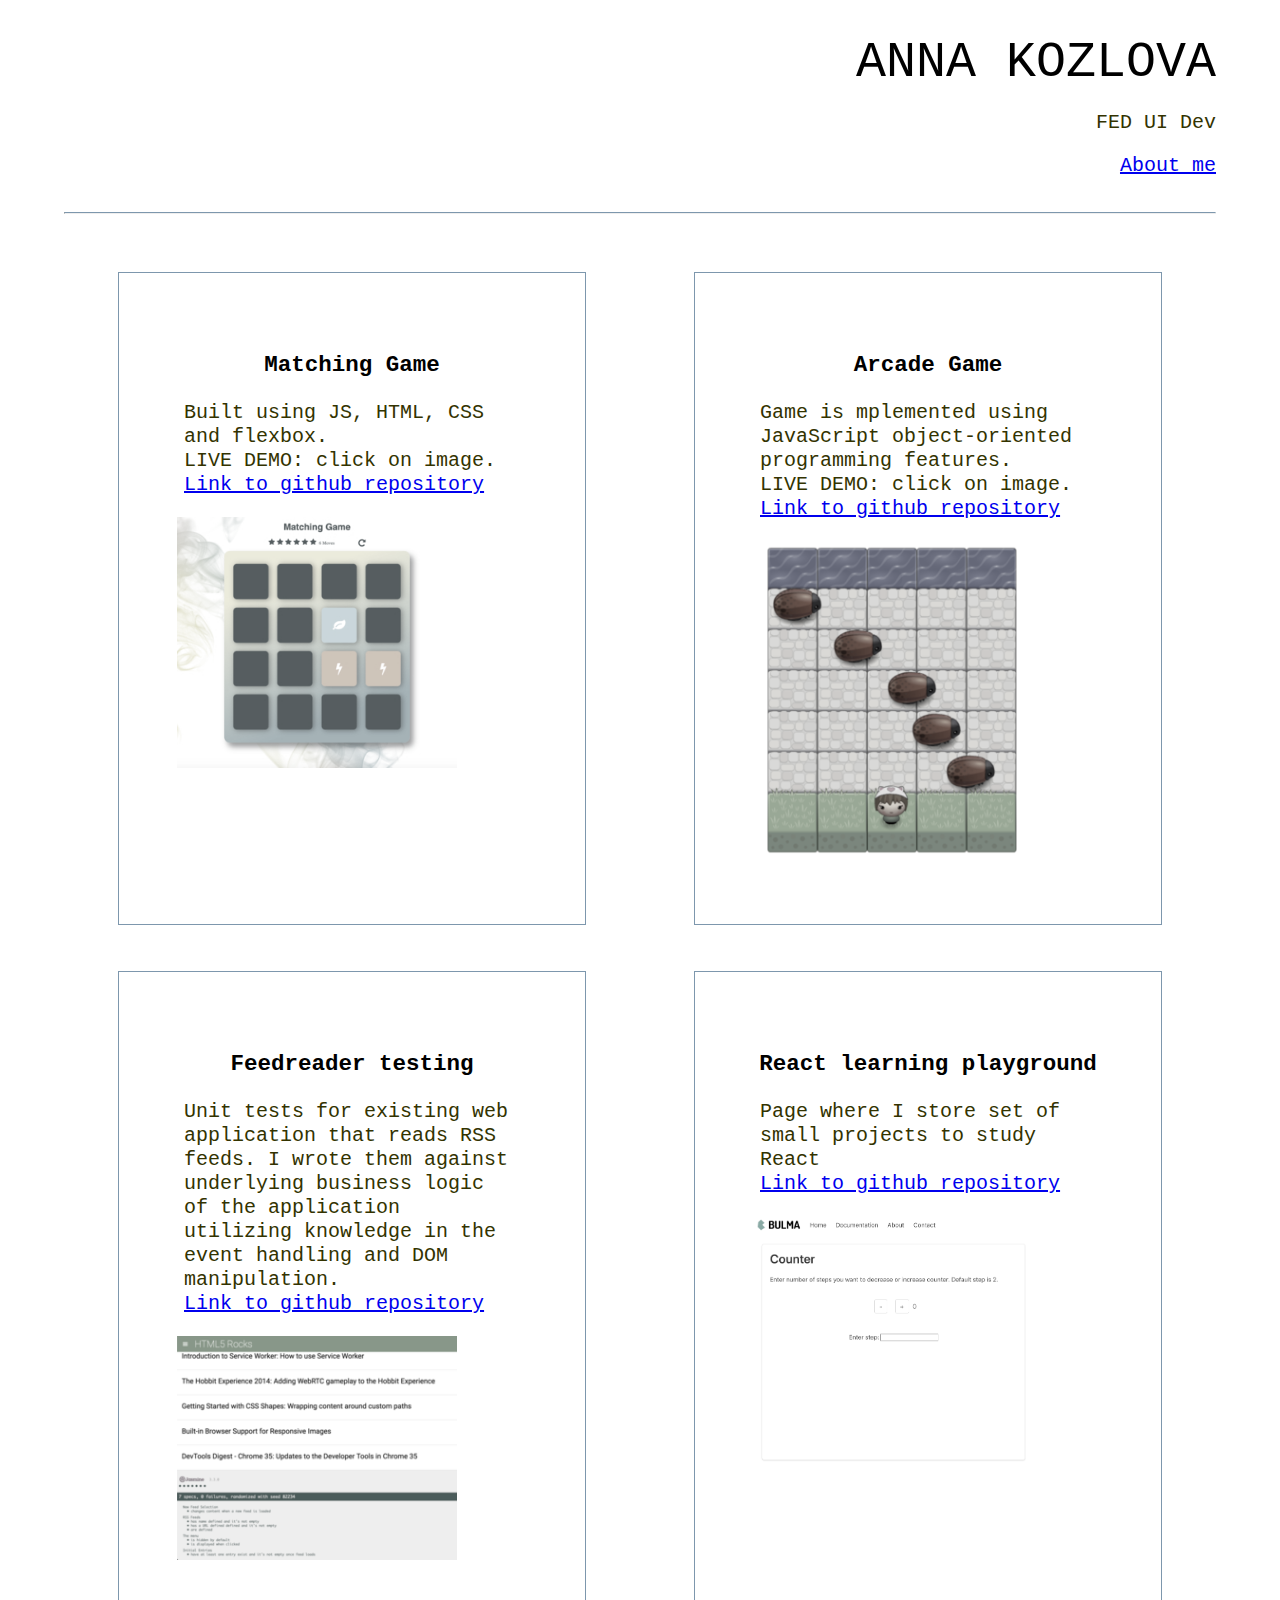
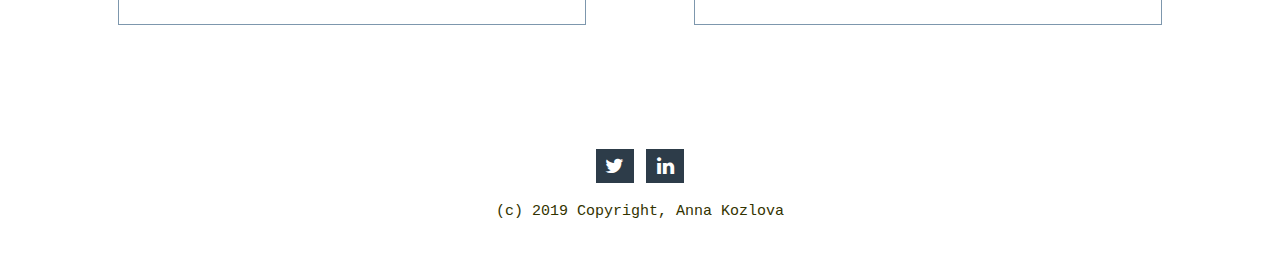
==== index.html @ d9b9c9cb "add react new project related to react study" ====
<!DOCTYPE html>
<html lang="en">
  <head>
    <meta charset="utf-8">
    <meta name="viewport" content="width=device-width, initial-scale=1">
    <title>FED Anna Kozlova</title>
    <link rel="stylesheet" href="css/normalize.css">
    <link rel="stylesheet" href="css/main.css">
    <link rel="stylesheet" href="css/320px.css">
    <link rel="stylesheet" href="css/700px.css">
    <link rel="stylesheet" href="css/966px.css">
    <meta name="viewport" content="width=device-width, initial-scale=1">
    <link rel="stylesheet"
      href="https://cdnjs.cloudflare.com/ajax/libs/font-awesome/4.7.0/css/font-awesome.min.css">
  </head>
  <body>
    <main class="container">
      <header>
        <section class="logo-and-title-wrapper">
          <section class="website-title">
            <h1>ANNA KOZLOVA</h1>
            <p>FED UI Dev</p>
            <a class="nav-link" href="about.html">About me</a>
          </section>
        </section>
        <div class="clear"></div>
        <hr>
      </header>
      <section id="projects" class="projects">
        <section class="project-item">
          <section class="project-info-container">
            <h3>Matching Game</h3>
            <p class="project-description-par">
              Built using JS, HTML, CSS and flexbox.
              <br>
              LIVE DEMO: click on image.
              <br>
              <a href="https://github.com/akaomy/matching-game">Link to github repository</a>
            </p>
          </section>
          <section class="project-img-container">
            <a class="project-img-wrap-link" href="https://akaomy.github.io/matching-game/" target="_blank">
              <img src="img/matching-game.jpg" class="project-img" alt="matching game image">
            </a>
          </section>
        </section>
        <section class="project-item">
          <section class="project-info-container">
            <h3>Arcade Game</h3>
            <p class="project-description-par">
               Game is mplemented using JavaScript object-oriented programming features.
               <br>
               LIVE DEMO: click on image.
              <br>
              <a href="https://github.com/akaomy/arcade-game">Link to github repository</a>
            </p>
          </section>
          <section class="project-img-container">
            <a class="project-img-wrap-link" href="https://akaomy.github.io/arcade-game/" target="_blank">
              <img src="img/arcade-game.png" class="project-img" alt="arcade game image">
            </a>
          </section>
        </section>
        <section class="project-item">
          <section class="project-info-container">
            <h3>Feedreader testing</h3>
            <p class="project-description-par">
              Unit tests for existing web application that reads RSS feeds. I wrote them against underlying business logic of the application utilizing knowledge in the event handling and DOM manipulation.
              <br>
              <a href="https://github.com/akaomy/feedreader_testing">Link to github repository</a>
            </p>
          </section>
          <section class="project-img-container">
            <img src="img/js-testing.png" class="project-img" alt="feedreader testing">
          </section>
        </section>
        <section class="project-item">
          <section class="project-info-container">
            <h3>React learning playground</h3>
            <p class="project-description-par">
              Page where I store set of small projects to study React
              <br>
              <a href="https://github.com/akaomy/react-bulma-project">Link to github repository</a>
            </p>
          </section>
          <section class="project-img-container">
            <img src="img/react-study.png" class="project-img" alt="matching game image">
          </section>
        </section>
      </section>
      <footer class="contact-legal-data">
        <section id="social-media">
          <a href="https://twitter.com/poryadok_est" class="fa fa-twitter"
          target="_blank"></a>
          <a href="https://www.linkedin.com/in/annakozlovaweb/" class="fa
          fa-linkedin" target="_blank"></a>
        </section>
        <section class="legal">
          <p> (c) 2019 Copyright, Anna Kozlova</p>
        </section>
      </footer>
    </main>
  </body>
</html>
---- css/main.css ----
body {
  font-size: 20px;
  font-family: monospace;
}

hr {
  border-top: 1px solid #7d97ad;
  margin-bottom: 5%;
}

h1 {
  font-size: 2.5em;
  font-weight: 500; /*40*/
  margin-bottom: 0;
}

h2 {
  padding-top: 5%; /*20*/
  text-transform: uppercase;
  font-size: 1.25em;
  font-weight: 200;
}

h3 {
  font-size: 1.125em; /*18*/
}

p {
  color: #333300;
  font-size: 1em; /*16*/
}

img {
  max-width: 280px;
}

.featured-title {
  text-decoration: none;
  color: white;
  background-color: #02b3e4;
  padding: 2% 5%;
}

.container {
  margin: 0 5%;
}

.clear {
  clear: both;
}
.hero-image {
  width: 100%;
  display: block;
}

.nav-link {
  display: block;
}

/* Project images styling */
.project-img {
  filter: grayscale(85%);
}

.project-img:hover {
  filter: grayscale(0%);
}

.project-description-par {
  padding: 0px 2% 0px 2%;
  text-align: left;
  width: 95%;
  line-height: 1.2em;
}

.project-item:hover {
  transform: scale(1.01);
}

/* Social media and legal info */
.fa {
  padding: 7px;
  text-decoration: none;
  margin: 20px 0px 5px 0px;
}

.fa:hover {
    opacity: 0.7;
}

.fa-instagram {
  background: #2d3c49;
  color: white;
}

.fa-twitter {
  background: #2d3c49;
  color: white;
}

.fa-linkedin {
  background: #2d3c49;
  color: white;
}

.contact-legal-data {
  padding-top: 5%;
  text-align: center;
}

#social-media a{
  display: inline-block;
  width: 1.2em;
}

.legal {
  font-size: 0.75em;
  margin-top: 1%;
  margin-bottom: 4%;
  text-align: center;
}

.author-photo {
  padding: 3%;
}

.about-text-wrapper {
padding: 1%;
}
---- css/320px.css ----
@media screen and (min-width: 320px) and (max-width: 699px) {
  body {
    font-size: 1.125em;
  }

  img {
    max-width: 100%;
  }

  .website-title {
    text-align: center;
    padding-bottom: 7%;
  }

  .featured-work-title {
    text-align: center;
    margin: 20% 0 35% 0;
  }

  .project-img {
    max-width: 100%;
  }

  .project-item, .featured-work-title {
    text-align: center;
  }

  .project-item {
    padding: 6%;
    border: 1px solid #7d97ad;
    margin-bottom: 15%;
  }

  .contact-legal-data {
    padding-top: 10%
}

  .legal {
    margin-top: 10%;
  }

  .nav-link {
    padding-top: 4%;
  }

  .about-wrapper {
    display: flex;
    flex-direction: column;
  }
}
---- css/700px.css ----
@media screen and (min-width: 700px) and (max-width: 960px) {
  .container {
    width: 700px;
    margin: 0 auto;
  }

  .website-title {
    text-align: right;
    width: 55%;
    display: inline-block;
    float: right;
  }

  .featured-work-title {
    text-align: center;
    margin: 18% 0 20% 0;
  }

  .projects {
    display: flex;
    flex-wrap: wrap;
    justify-content: space-around;
  }

  .project-item {
    display: flex;
    padding: 35px;
    border-top: 1px solid #7d97ad;
  }

  .main-header {
    padding: 5%;
  }

  .project-info-container {
    text-align: center;
    padding-right: 2%;
  }

  .nav-link {
    padding-bottom: 5%;
  }

  .about-wrapper {
    display: flex;
    flex-direction: row-reverse;
  }
  .author-photo {
    padding: 4% 0;
  }

  .about-text-wrapper {
  padding: 1% 3%;
  }

}
---- css/966px.css ----
@media screen and (min-width: 966px) {

  .website-title {
    text-align: right;
    width: 55%;
    display: inline-block;
    float: right;
  }

  h3 {
    text-align: center;
  }

  .featured-work-title {
    text-align: center;
    margin: 5% 0 20% 0;
  }

  .projects {
    display: flex;
    flex-direction: row;
    justify-content: space-around;
    flex-wrap: wrap;
  }

  .main-header {
    padding: 5%;
  }

  .project-item {
    width: 350px;
    padding: 5%;
    border: 1px solid #7d97ad;
    margin-bottom: 4%;
  }

  .project-img-container {
    max-width: 100%;
  }

  .project-info-container {
    width: 100%;
  }

  .nav-link {
    padding-bottom: 4%;
  }

  .about-wrapper {
    display: flex;
    flex-direction: row-reverse;
  }

}
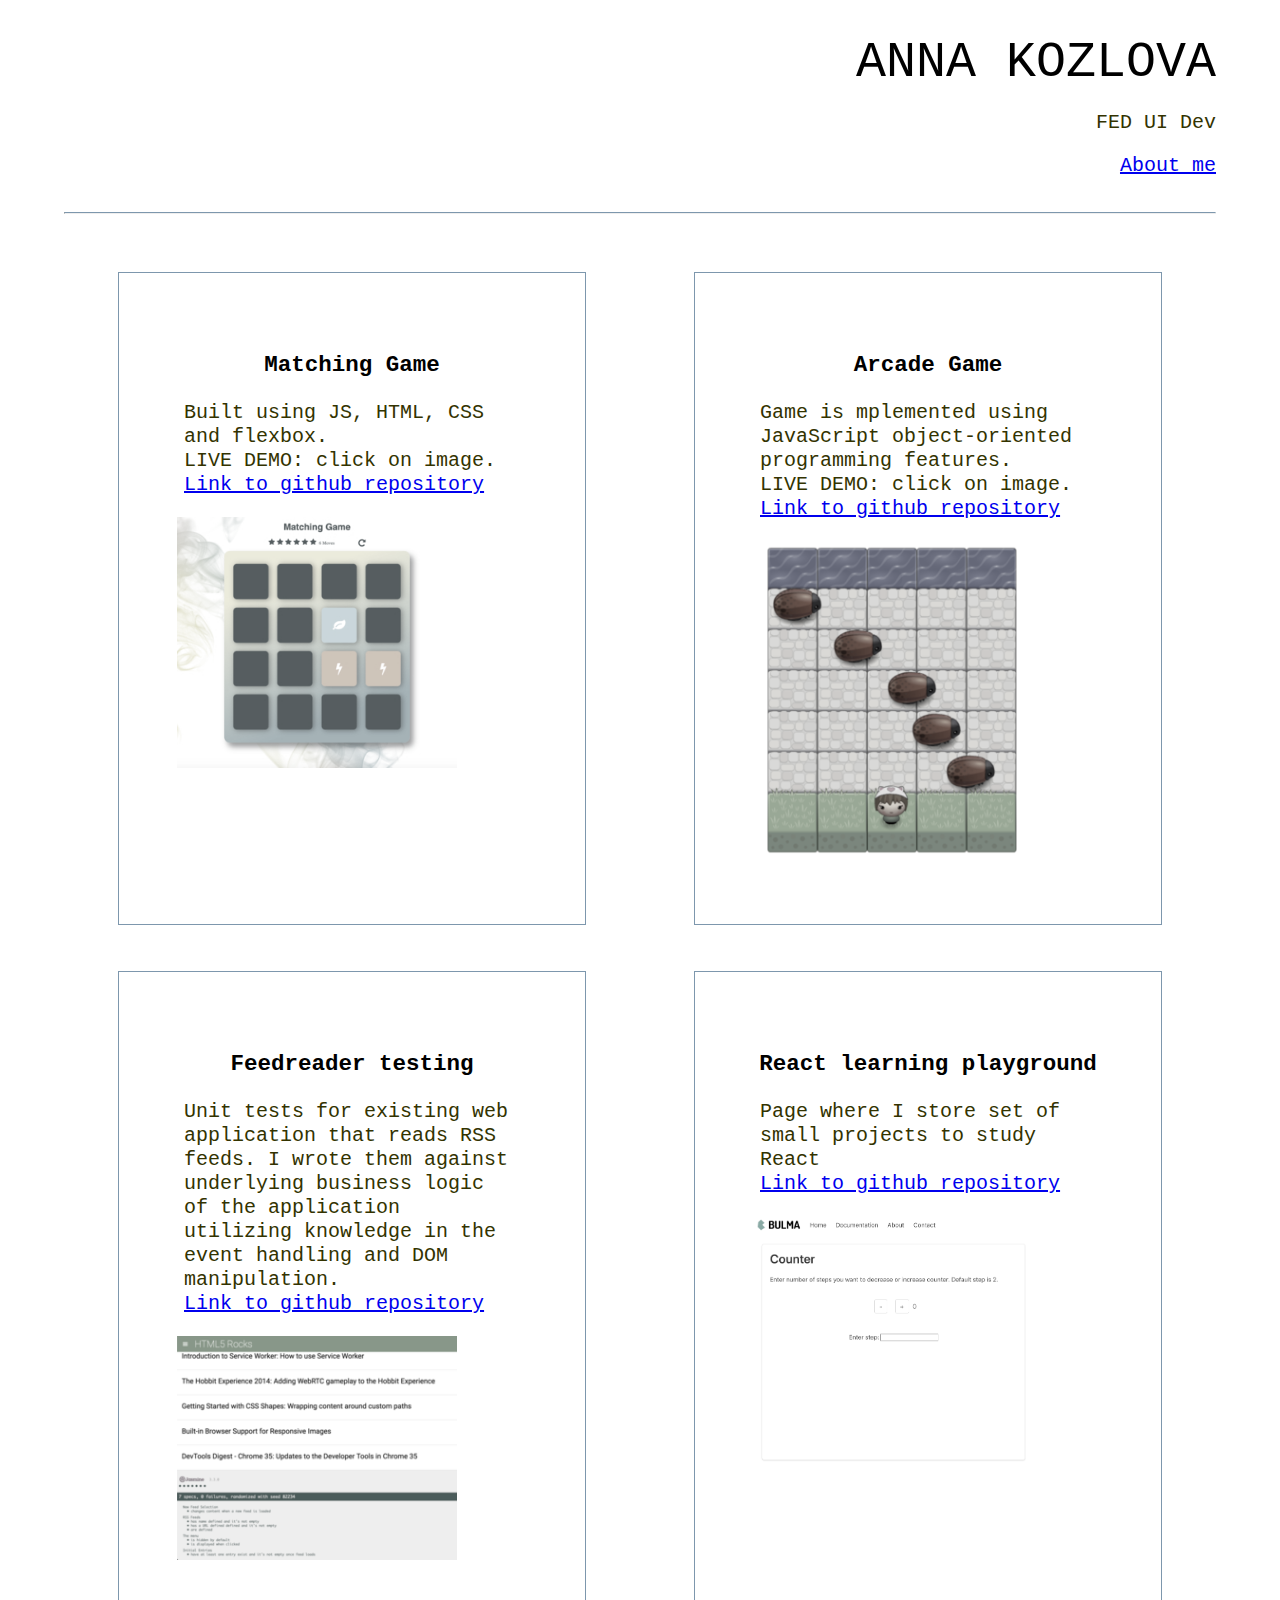
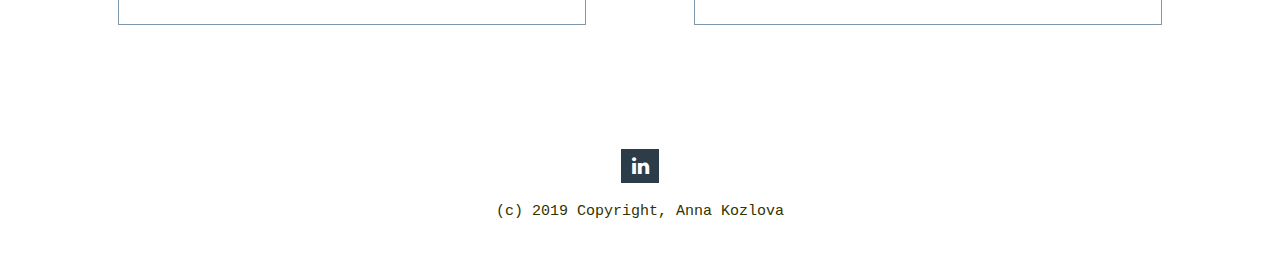
==== commit 9bfb43bb: "add link to live demo for react projects" ====
--- a/index.html
+++ b/index.html
@@ -84,14 +84,14 @@
             </p>
           </section>
           <section class="project-img-container">
-            <img src="img/react-study.png" class="project-img" alt="matching game image">
+            <a class="project-img-wrap-link" href="https://akaomy.github.io/react-bulma-project" target="_blank">
+              <img src="img/react-study.png" class="project-img" alt="matching game image">
+            </a>
           </section>
         </section>
       </section>
       <footer class="contact-legal-data">
         <section id="social-media">
-          <a href="https://twitter.com/poryadok_est" class="fa fa-twitter"
-          target="_blank"></a>
           <a href="https://www.linkedin.com/in/annakozlovaweb/" class="fa
           fa-linkedin" target="_blank"></a>
         </section>
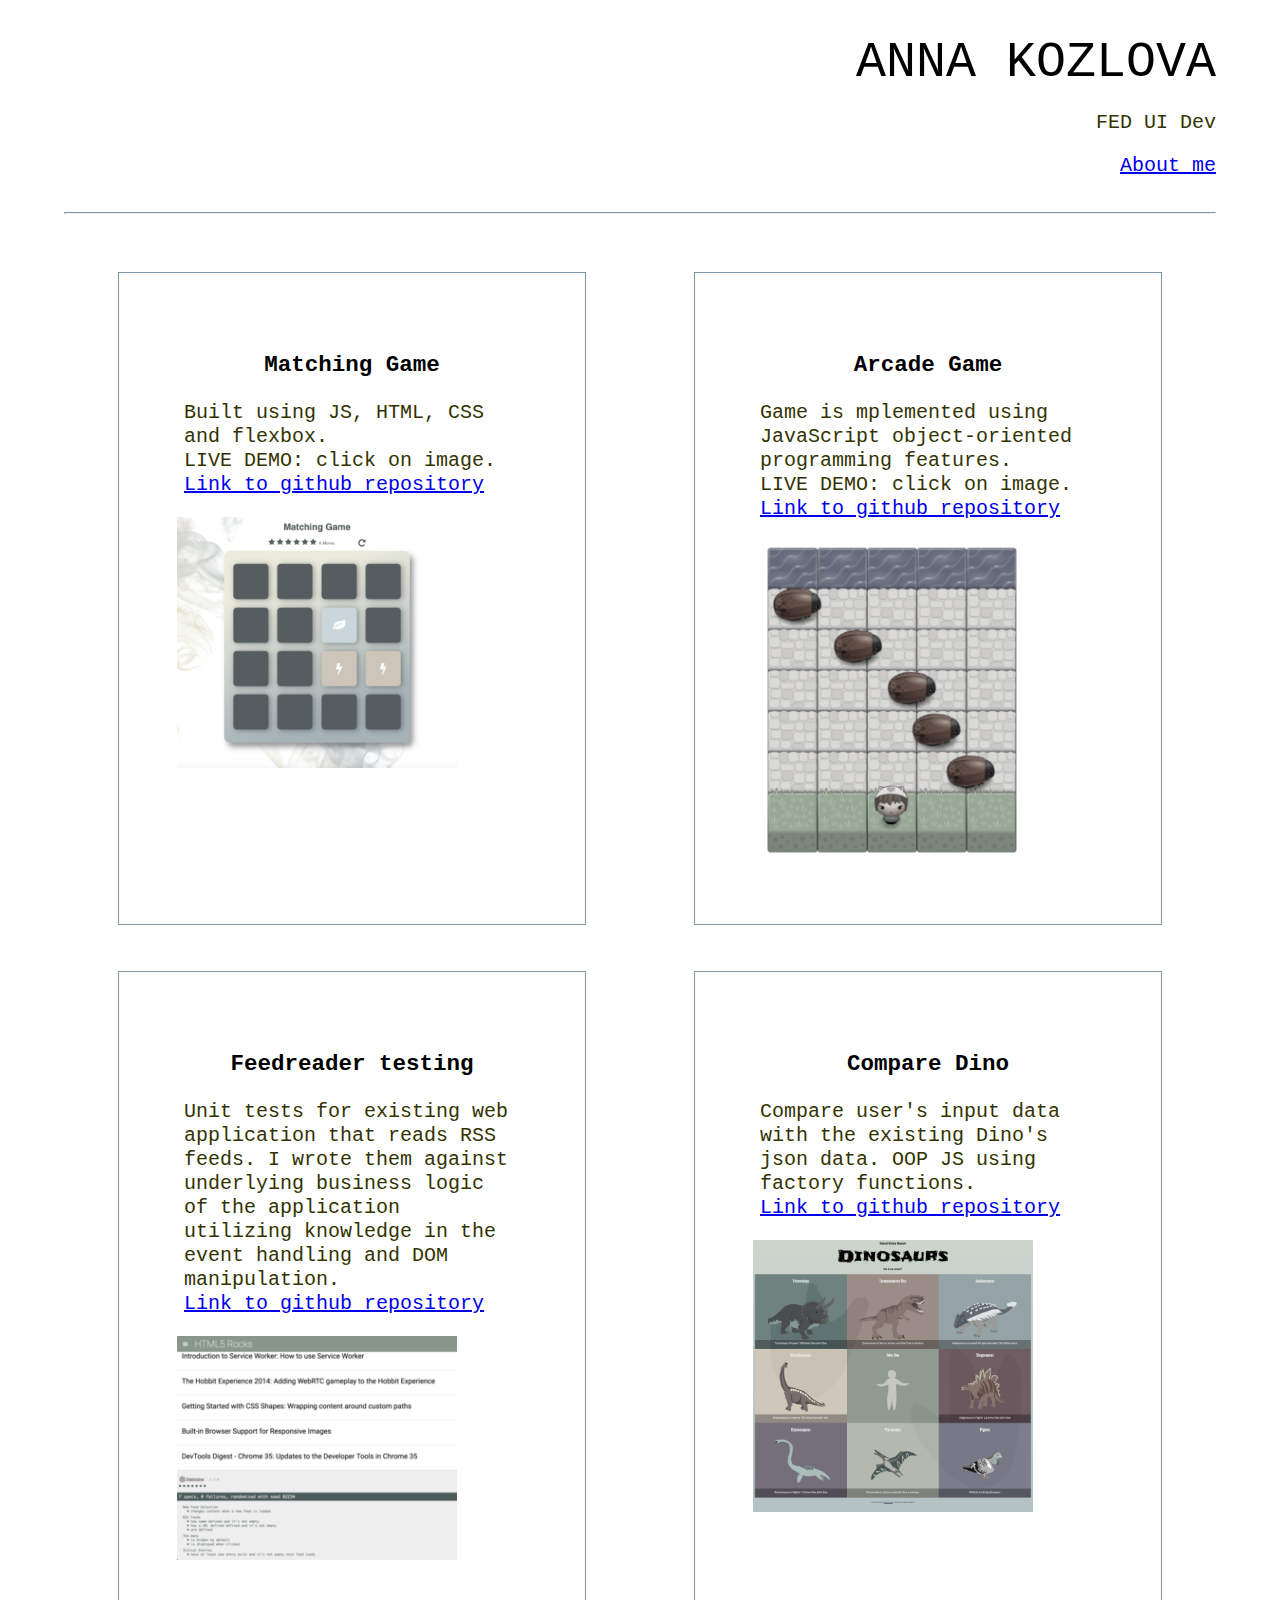
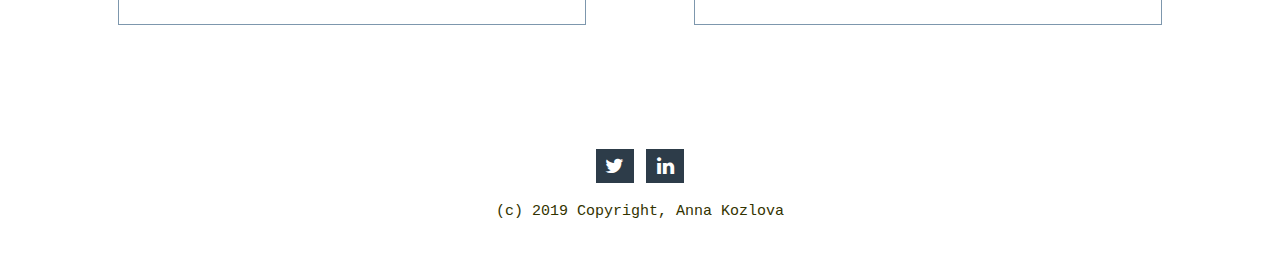
==== commit 84277f44: "add Compare Dino project" ====
--- a/index.html
+++ b/index.html
@@ -71,27 +71,27 @@
             </p>
           </section>
           <section class="project-img-container">
-            <img src="img/js-testing.png" class="project-img" alt="feedreader testing">
+            <img src="img/js-testing.png" class="project-img" alt="matching game image">
           </section>
         </section>
         <section class="project-item">
           <section class="project-info-container">
-            <h3>React learning playground</h3>
+            <h3>Compare Dino</h3>
             <p class="project-description-par">
-              Page where I store set of small projects to study React
+              Compare user's input data with the existing Dino's json data. OOP JS using factory functions.
               <br>
-              <a href="https://github.com/akaomy/react-bulma-project">Link to github repository</a>
+              <a href="https://github.com/akaomy/CompareDino">Link to github repository</a>
             </p>
           </section>
           <section class="project-img-container">
-            <a class="project-img-wrap-link" href="https://akaomy.github.io/react-bulma-project" target="_blank">
-              <img src="img/react-study.png" class="project-img" alt="matching game image">
-            </a>
+            <img src="img/compareDino.png" class="project-img" alt="compare dino page">
           </section>
         </section>
       </section>
       <footer class="contact-legal-data">
         <section id="social-media">
+          <a href="https://twitter.com/poryadok_est" class="fa fa-twitter"
+          target="_blank"></a>
           <a href="https://www.linkedin.com/in/annakozlovaweb/" class="fa
           fa-linkedin" target="_blank"></a>
         </section>
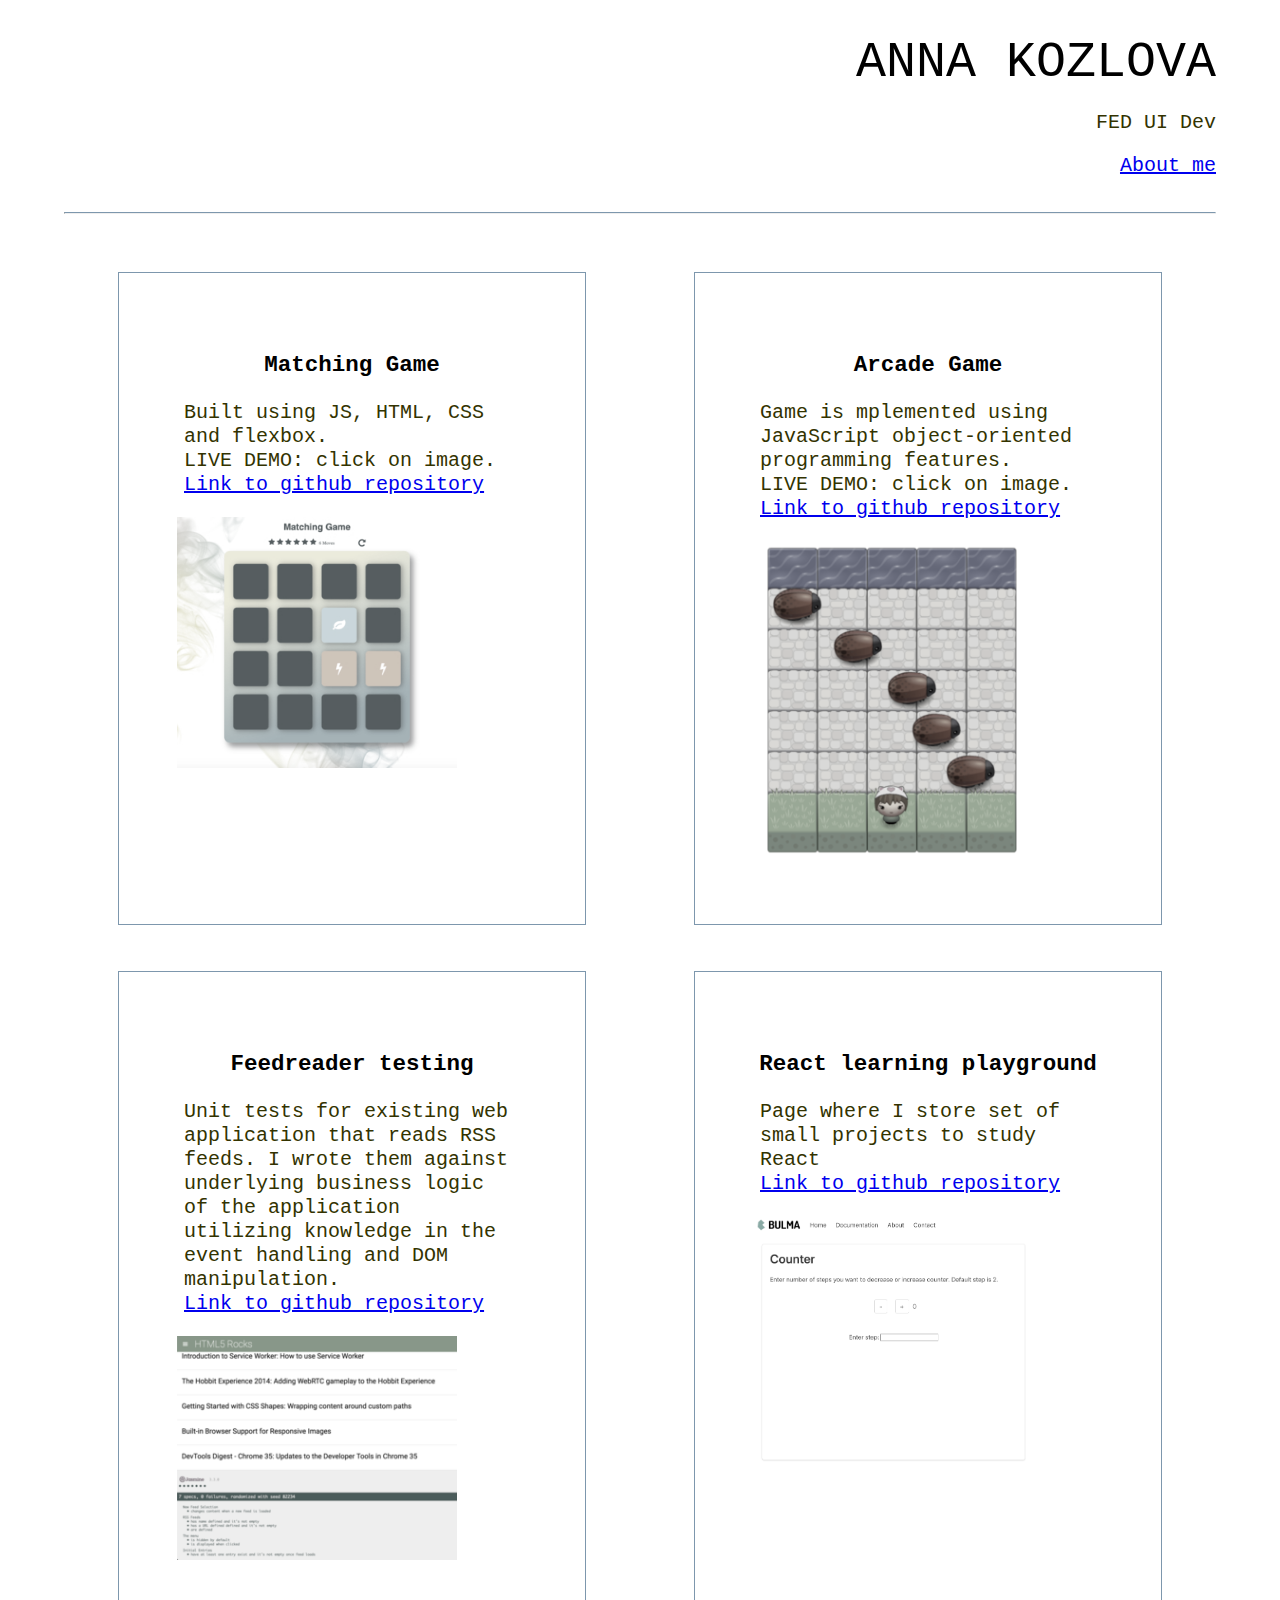
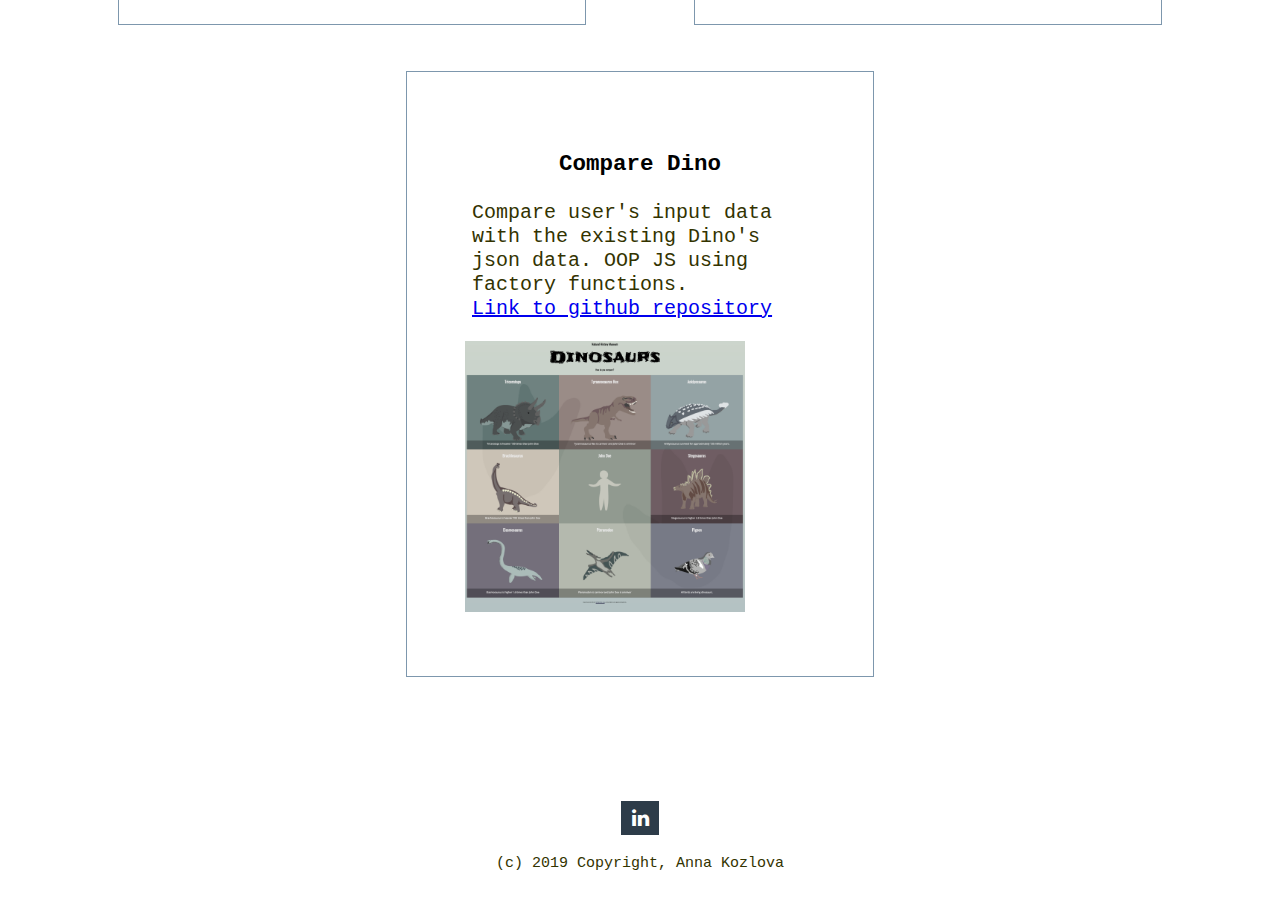
==== commit 15ecfece: "Merge branch 'master' of https://github.com/akaomy/akaomy.github.io." ====
--- a/index.html
+++ b/index.html
@@ -71,7 +71,22 @@
             </p>
           </section>
           <section class="project-img-container">
-            <img src="img/js-testing.png" class="project-img" alt="matching game image">
+            <img src="img/js-testing.png" class="project-img" alt="feedreader testing">
+          </section>
+        </section>
+        <section class="project-item">
+          <section class="project-info-container">
+            <h3>React learning playground</h3>
+            <p class="project-description-par">
+              Page where I store set of small projects to study React
+              <br>
+              <a href="https://github.com/akaomy/react-bulma-project">Link to github repository</a>
+            </p>
+          </section>
+          <section class="project-img-container">
+            <a class="project-img-wrap-link" href="https://akaomy.github.io/react-bulma-project" target="_blank">
+              <img src="img/react-study.png" class="project-img" alt="matching game image">
+            </a>
           </section>
         </section>
         <section class="project-item">
@@ -90,8 +105,6 @@
       </section>
       <footer class="contact-legal-data">
         <section id="social-media">
-          <a href="https://twitter.com/poryadok_est" class="fa fa-twitter"
-          target="_blank"></a>
           <a href="https://www.linkedin.com/in/annakozlovaweb/" class="fa
           fa-linkedin" target="_blank"></a>
         </section>
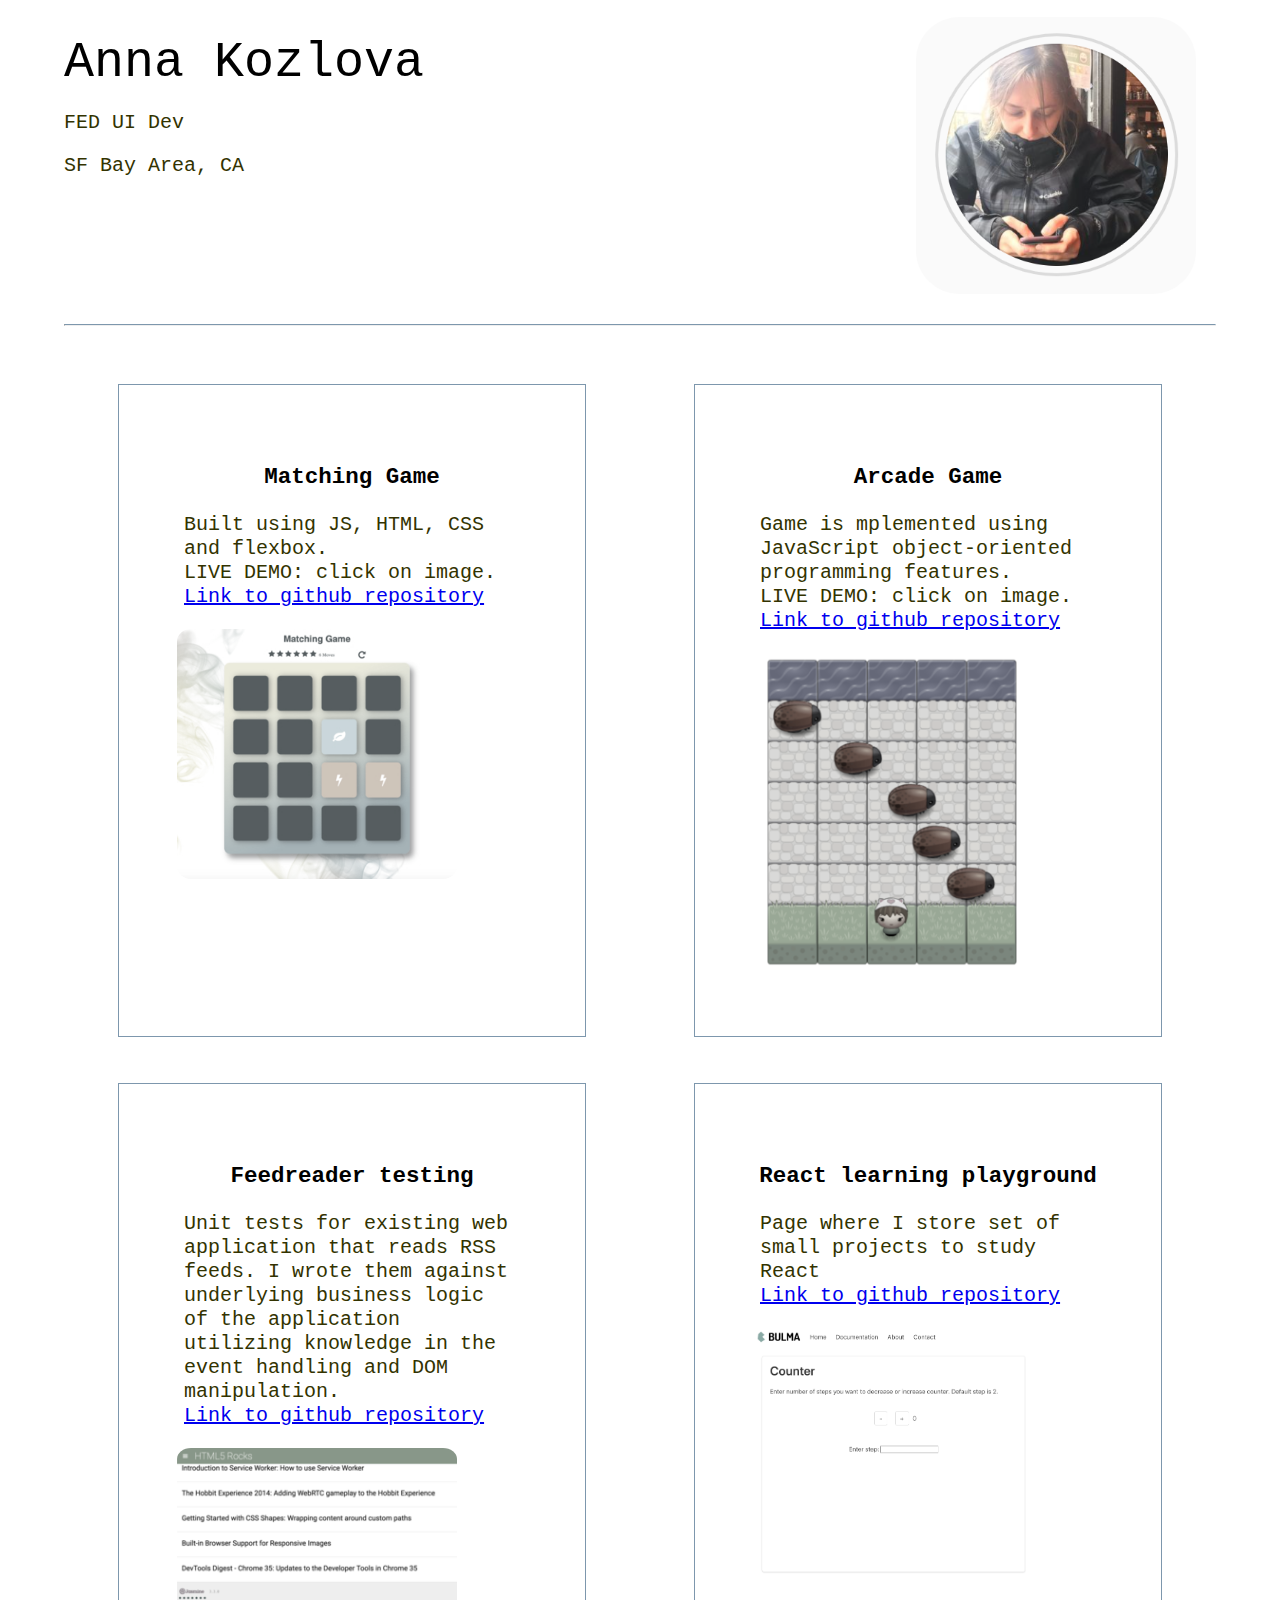
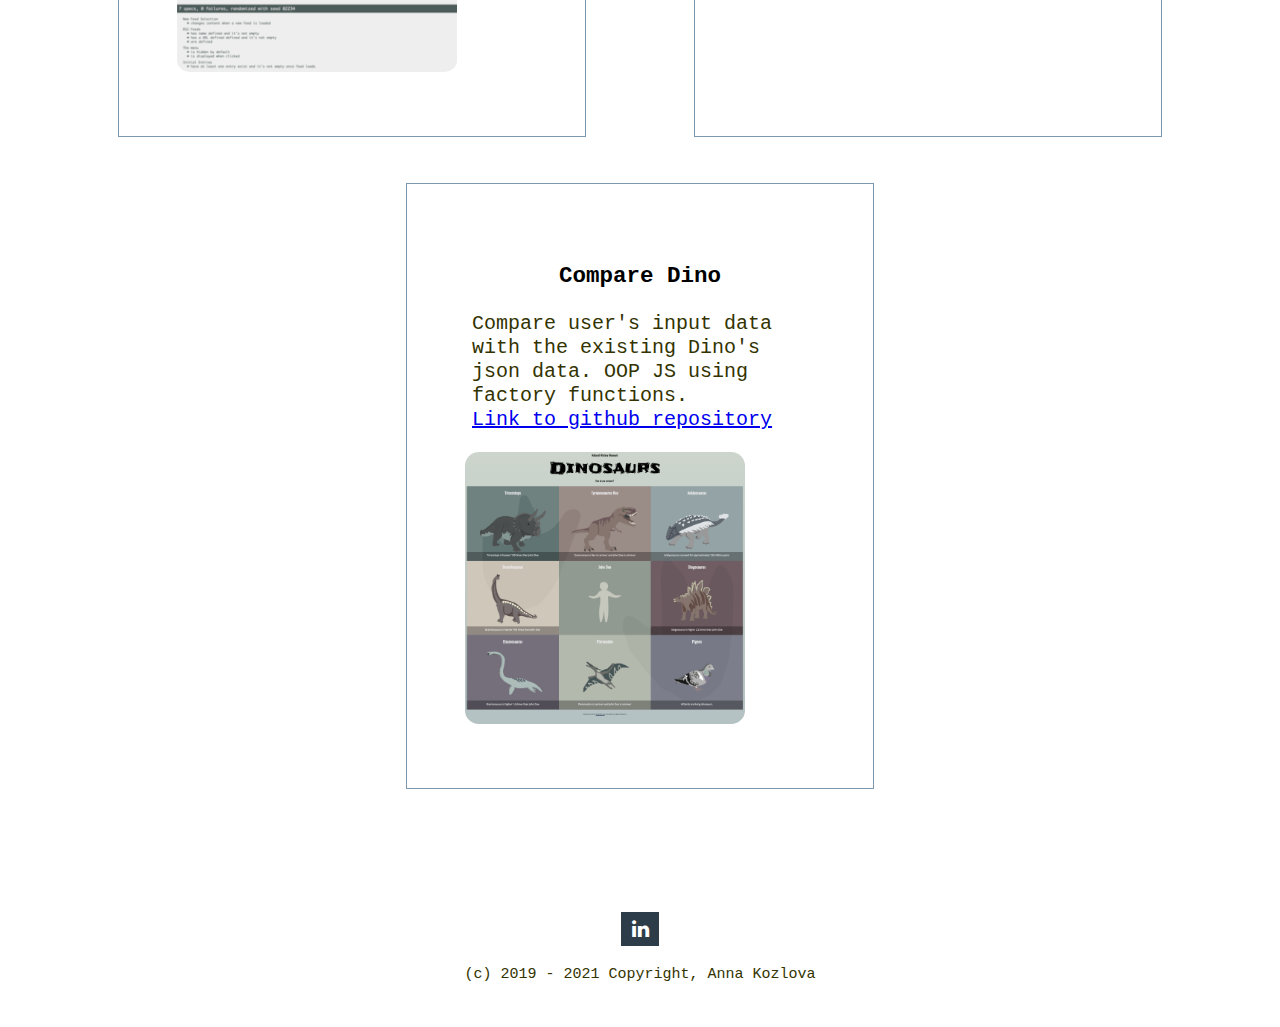
==== commit 7a6618ae: "update website pages" ====
--- a/index.html
+++ b/index.html
@@ -18,9 +18,10 @@
       <header>
         <section class="logo-and-title-wrapper">
           <section class="website-title">
-            <h1>ANNA KOZLOVA</h1>
+            <h1>Anna Kozlova</h1>
             <p>FED UI Dev</p>
-            <a class="nav-link" href="about.html">About me</a>
+            <p>SF Bay Area, CA</p>
+            <img class="website-title__photo-me"src="img/me.png" alt="photo of Anna" />
           </section>
         </section>
         <div class="clear"></div>
@@ -109,7 +110,7 @@
           fa-linkedin" target="_blank"></a>
         </section>
         <section class="legal">
-          <p> (c) 2019 Copyright, Anna Kozlova</p>
+          <p> (c) 2019 - 2021 Copyright, Anna Kozlova</p>
         </section>
       </footer>
     </main>
--- a/css/main.css
+++ b/css/main.css
@@ -32,6 +32,14 @@
 
 img {
   max-width: 280px;
+  border-radius: 50%;
+}
+
+.website-title__photo-me {
+  border-radius: 20%;
+  padding: 20px;
+  float: right;
+  margin-top: -200px;
 }
 
 .featured-title {
@@ -60,6 +68,7 @@
 /* Project images styling */
 .project-img {
   filter: grayscale(85%);
+  border-radius: 5%;
 }
 
 .project-img:hover {
--- a/css/700px.css
+++ b/css/700px.css
@@ -2,13 +2,6 @@
   .container {
     width: 700px;
     margin: 0 auto;
-  }
-
-  .website-title {
-    text-align: right;
-    width: 55%;
-    display: inline-block;
-    float: right;
   }
 
   .featured-work-title {
--- a/css/966px.css
+++ b/css/966px.css
@@ -1,8 +1,8 @@
 @media screen and (min-width: 966px) {
 
   .website-title {
-    text-align: right;
-    width: 55%;
+    /* text-align: left; */
+    width: 100%;
     display: inline-block;
     float: right;
   }
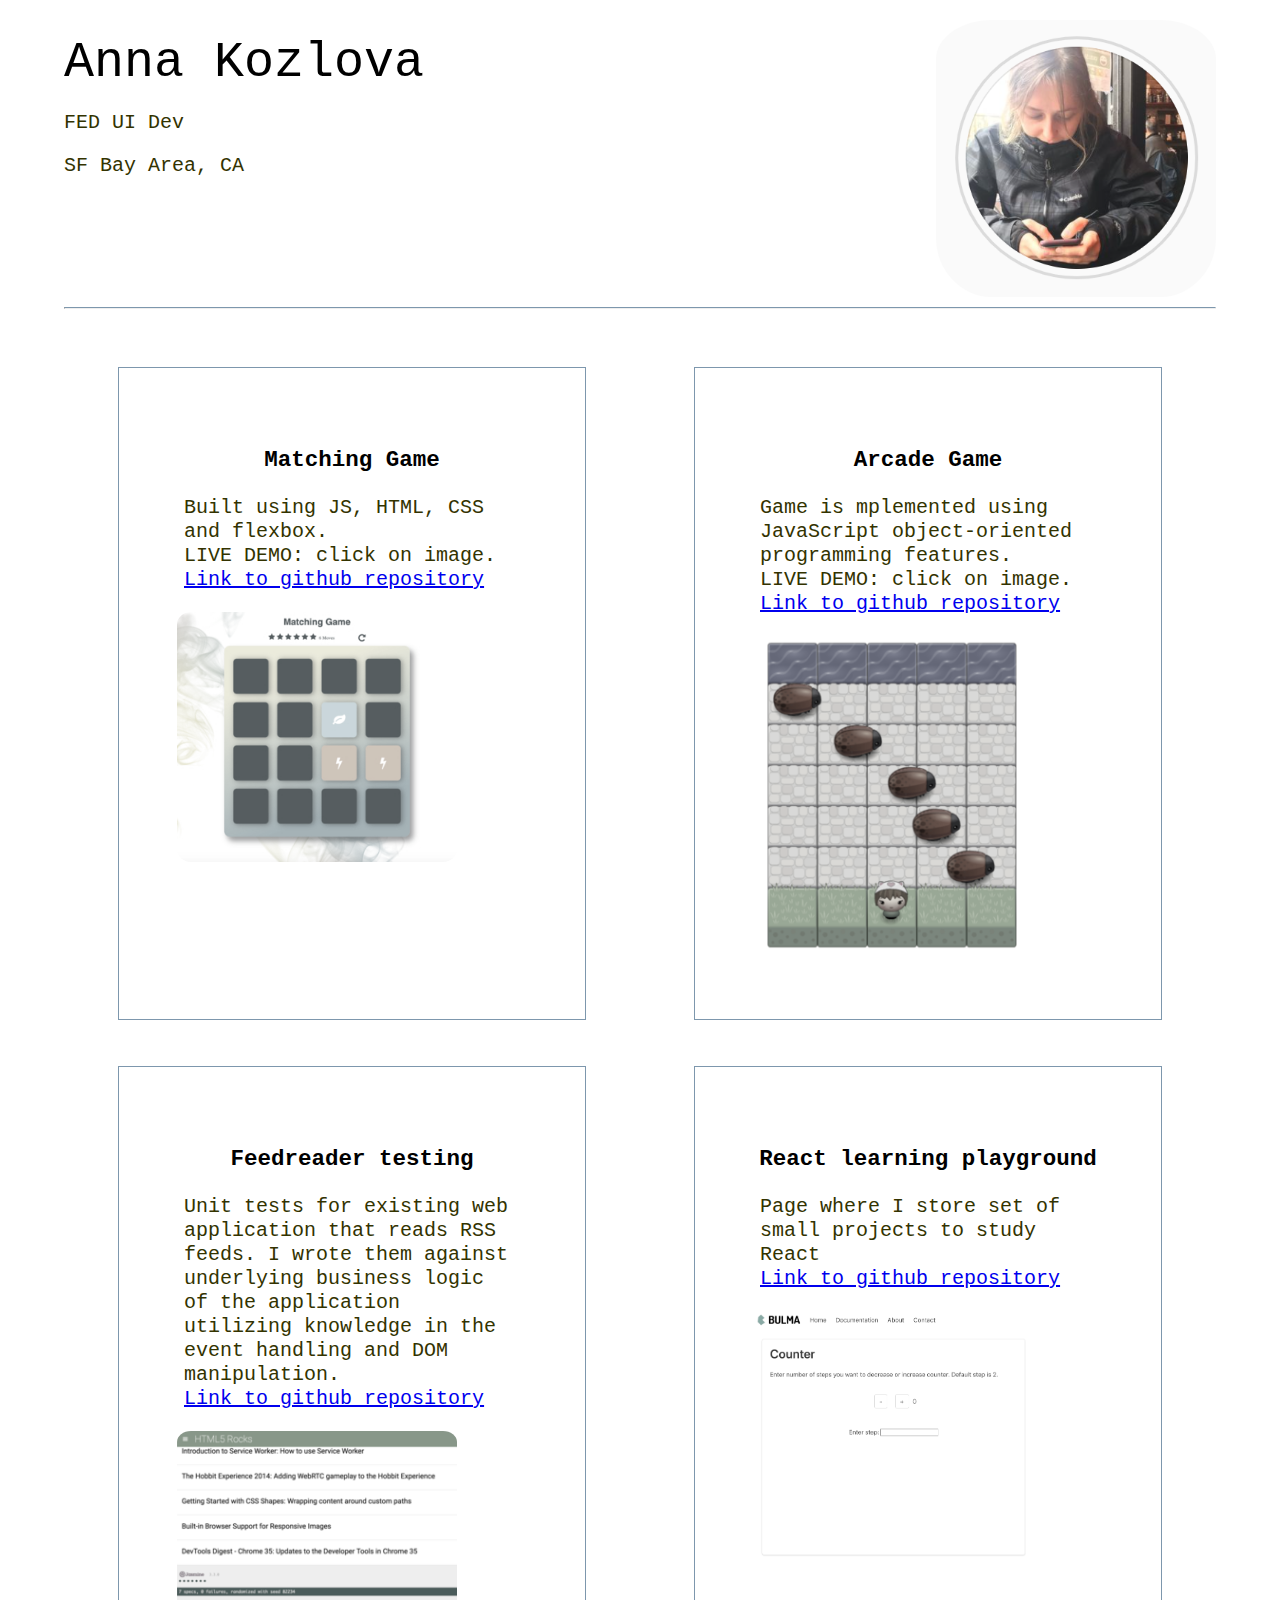
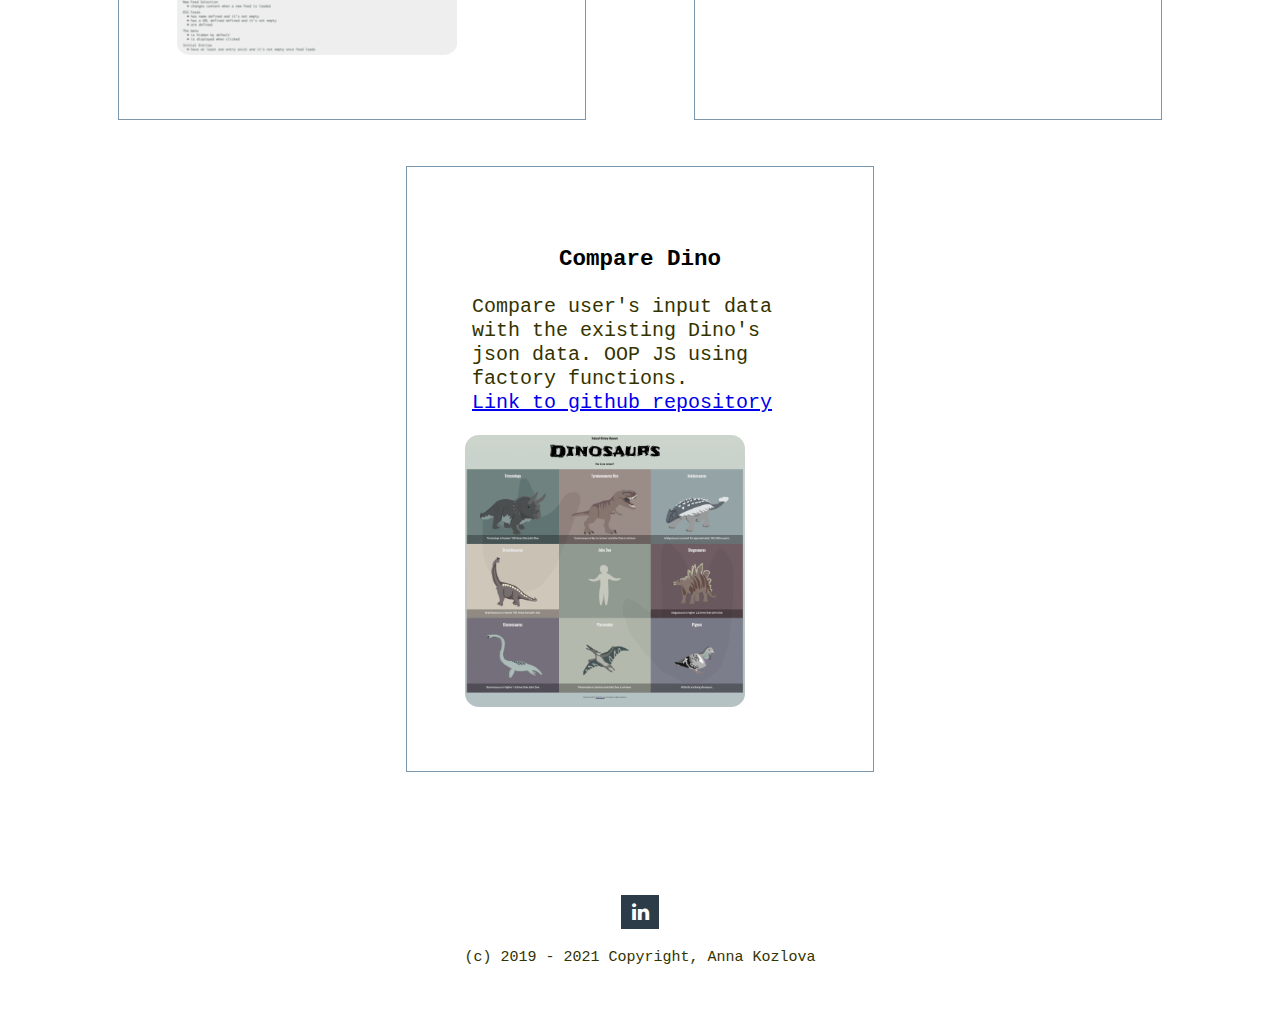
==== commit 1d080938: "fix layout issues" ====
--- a/index.html
+++ b/index.html
@@ -18,10 +18,12 @@
       <header>
         <section class="logo-and-title-wrapper">
           <section class="website-title">
-            <h1>Anna Kozlova</h1>
-            <p>FED UI Dev</p>
-            <p>SF Bay Area, CA</p>
-            <img class="website-title__photo-me"src="img/me.png" alt="photo of Anna" />
+            <section class="website-title_info">
+              <h1>Anna Kozlova</h1>
+              <p>FED UI Dev</p>
+              <p>SF Bay Area, CA</p>
+            </section>
+            <img class="website-title__photo-me" src="img/me.png" alt="photo of Anna" />
           </section>
         </section>
         <div class="clear"></div>
--- a/css/main.css
+++ b/css/main.css
@@ -35,11 +35,15 @@
   border-radius: 50%;
 }
 
+.website-title {
+  display: flex;
+  flex-direction: row;
+  justify-content: space-between;
+}
+
 .website-title__photo-me {
   border-radius: 20%;
-  padding: 20px;
-  float: right;
-  margin-top: -200px;
+  padding-top: 20px;
 }
 
 .featured-title {
--- a/css/320px.css
+++ b/css/320px.css
@@ -10,6 +10,7 @@
   .website-title {
     text-align: center;
     padding-bottom: 7%;
+    flex-direction: column;
   }
 
   .featured-work-title {
--- a/css/966px.css
+++ b/css/966px.css
@@ -2,9 +2,9 @@
 
   .website-title {
     /* text-align: left; */
-    width: 100%;
-    display: inline-block;
-    float: right;
+    /* width: 100%; */
+    display: flex;
+    /* float: right; */
   }
 
   h3 {
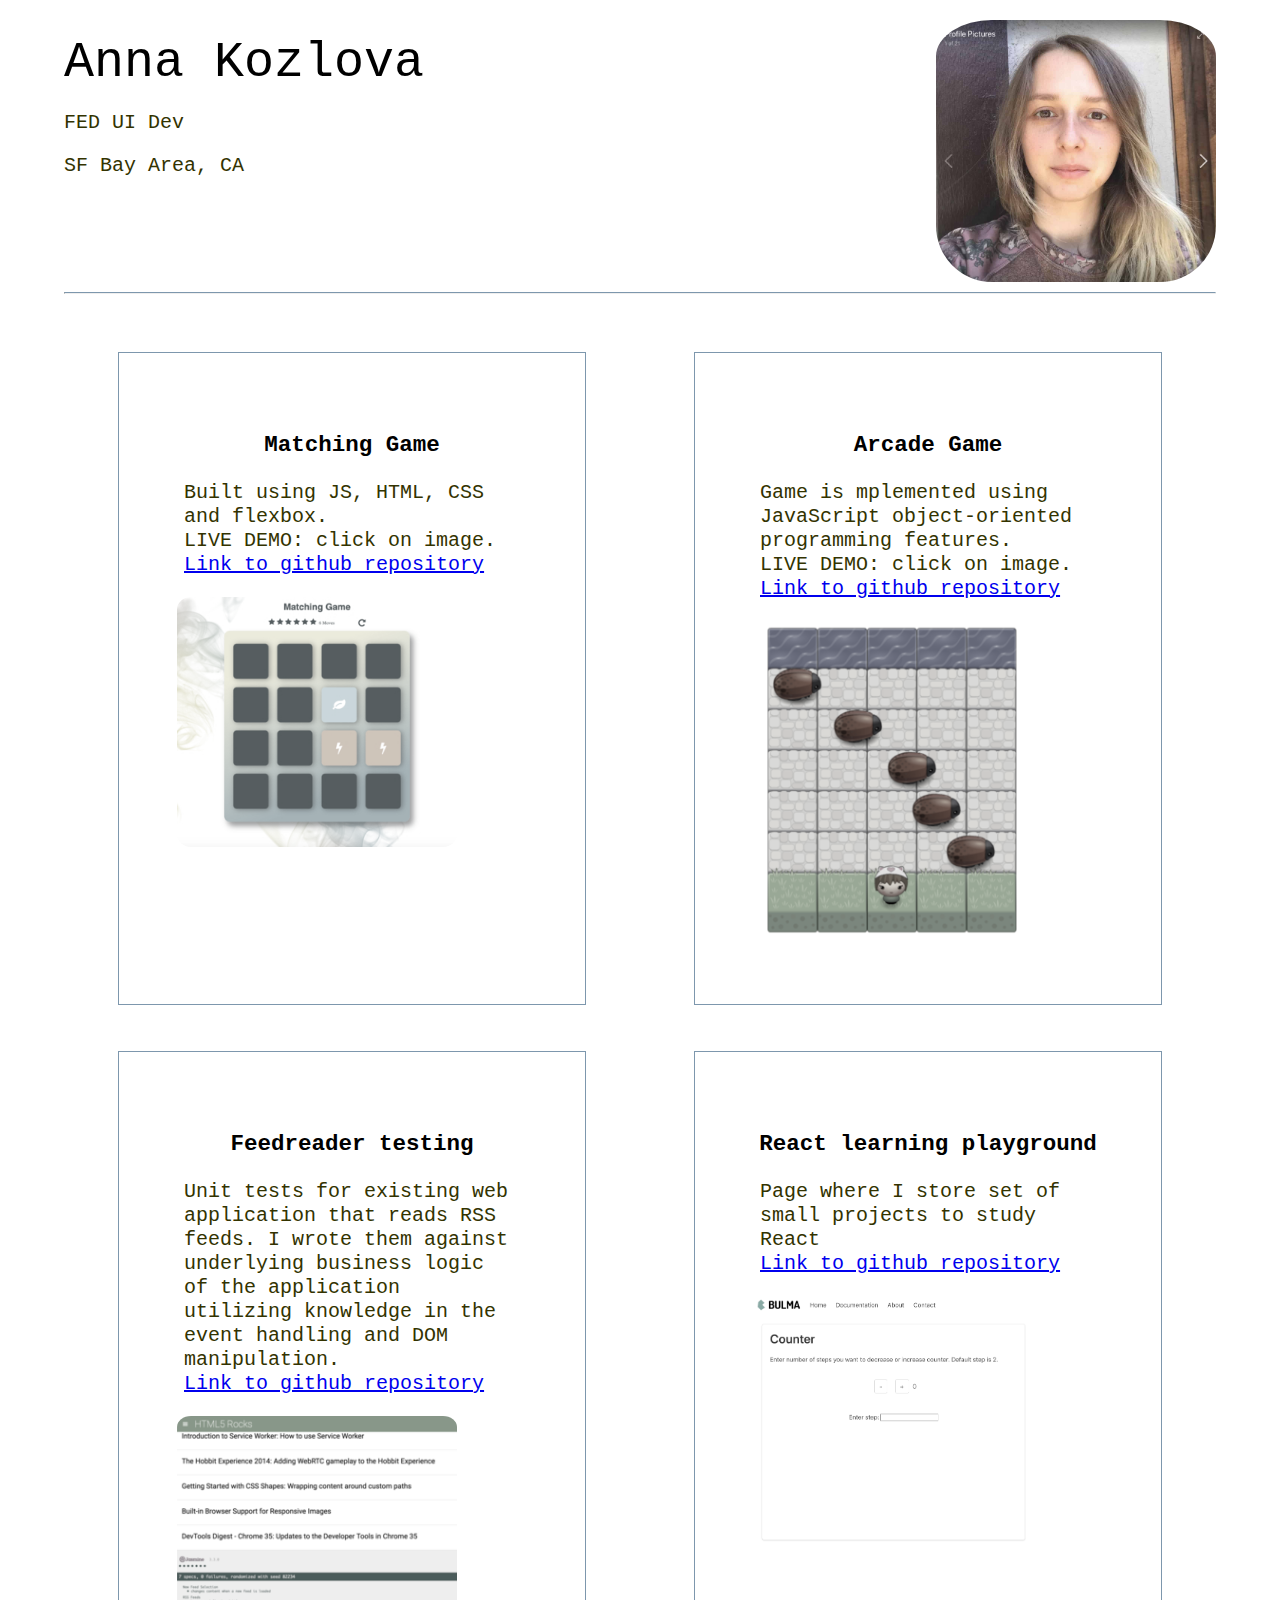
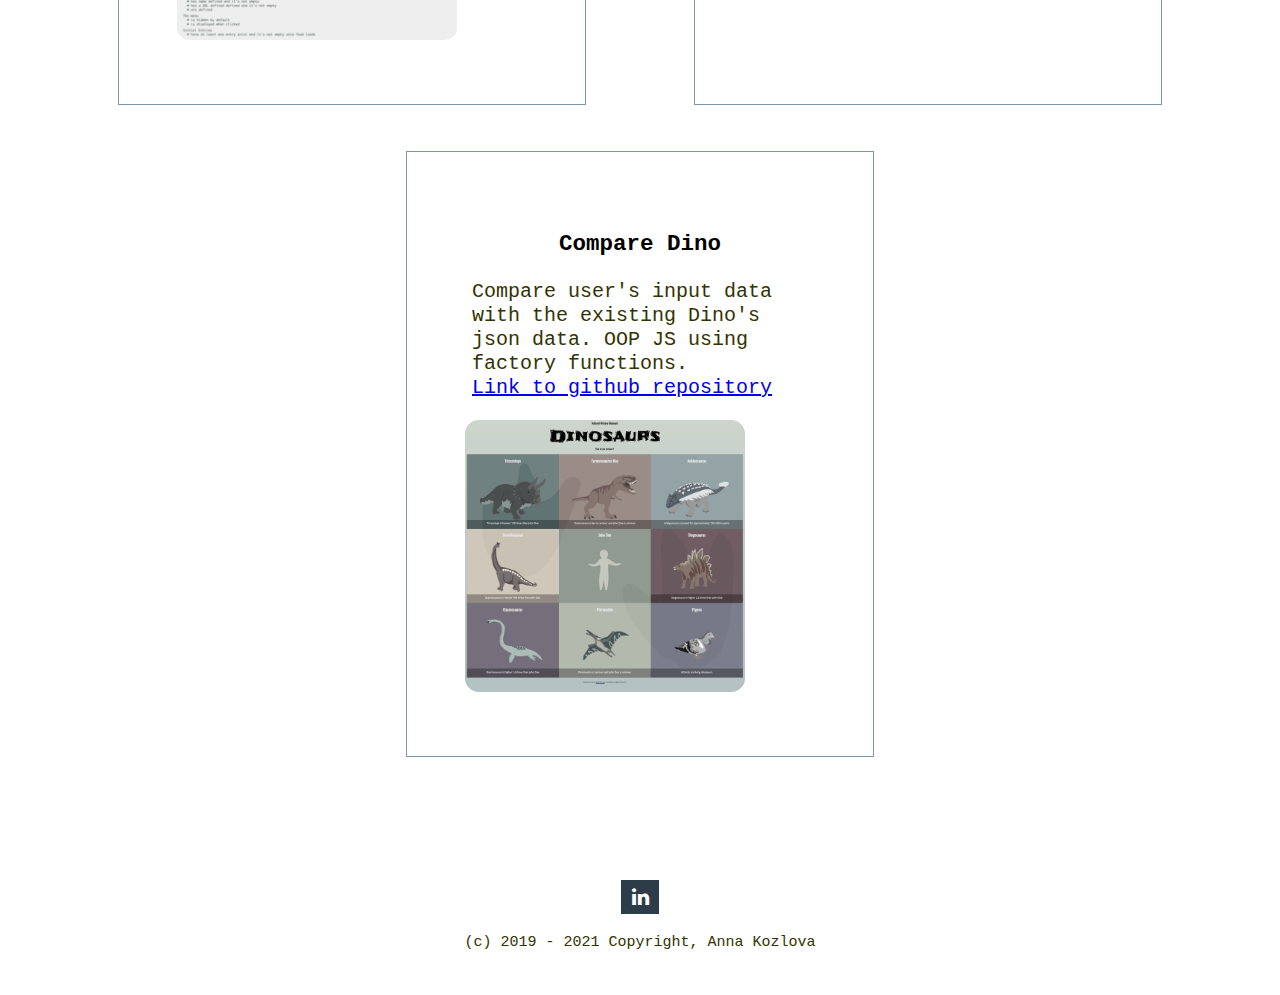
==== commit e9e988e3: "wip old changes just in case" ====
--- a/index.html
+++ b/index.html
@@ -23,7 +23,7 @@
               <p>FED UI Dev</p>
               <p>SF Bay Area, CA</p>
             </section>
-            <img class="website-title__photo-me" src="img/me.png" alt="photo of Anna" />
+            <img class="website-title__photo-me" src="img/me.png" alt="photo of Anna"/>
           </section>
         </section>
         <div class="clear"></div>
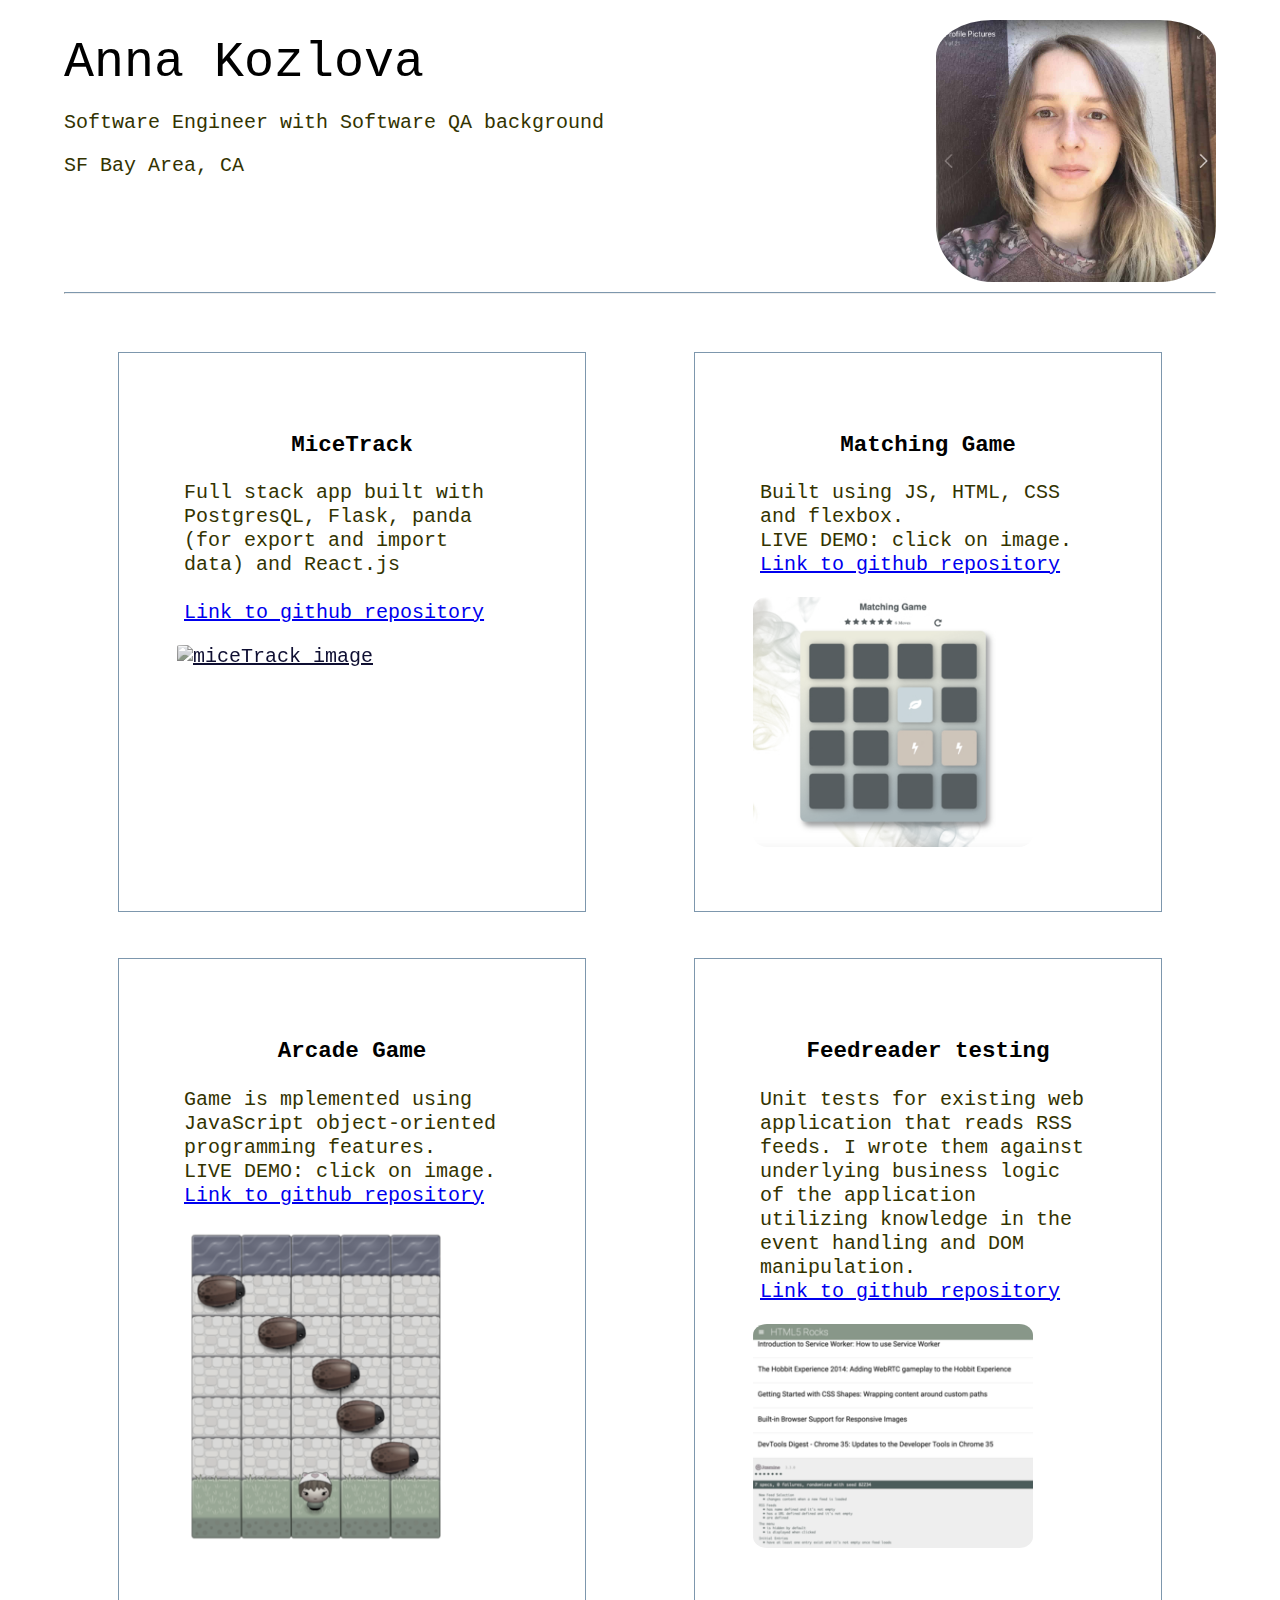
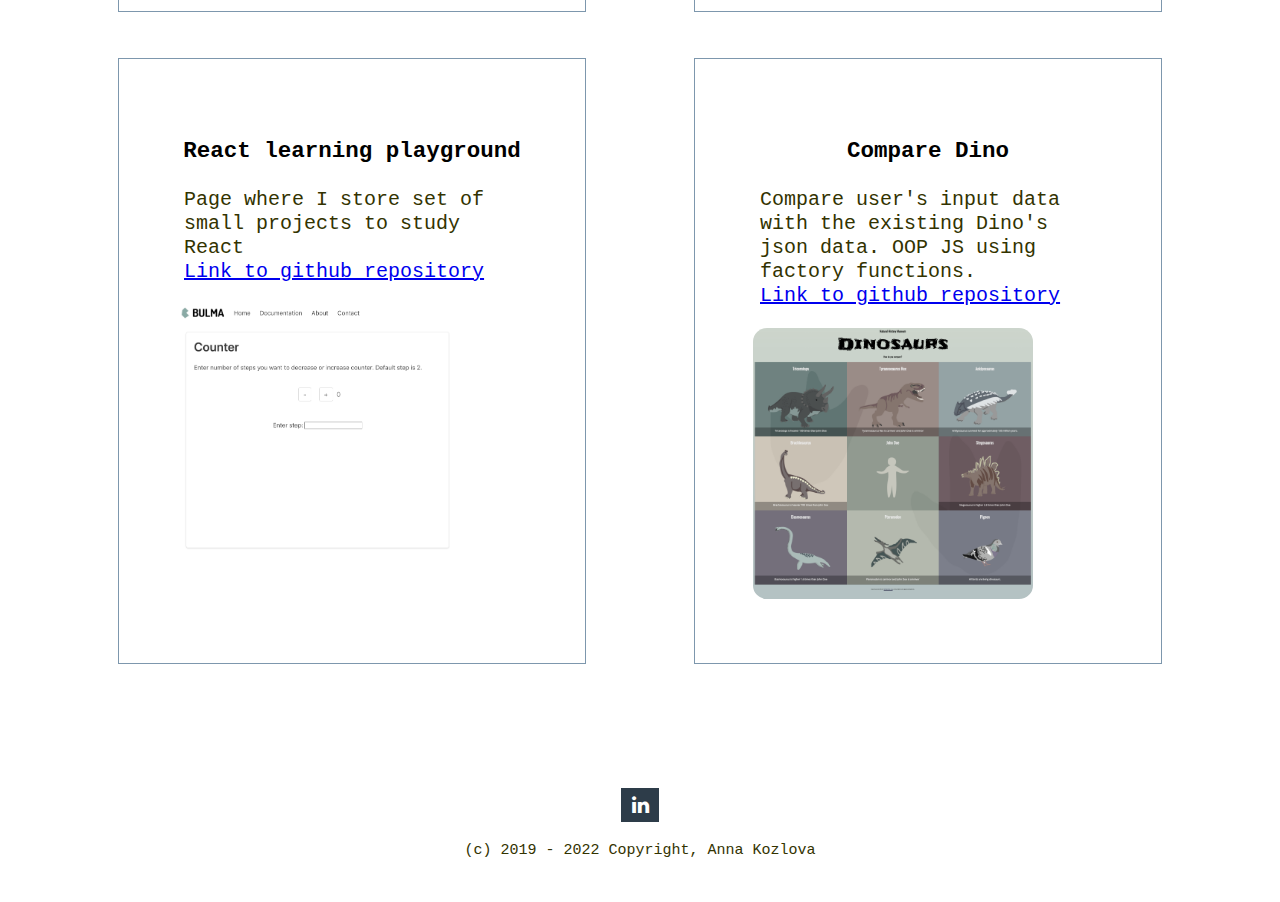
==== commit df3dce6a: "add new project and update info about muself" ====
--- a/index.html
+++ b/index.html
@@ -20,7 +20,7 @@
           <section class="website-title">
             <section class="website-title_info">
               <h1>Anna Kozlova</h1>
-              <p>FED UI Dev</p>
+              <p>Software Engineer with Software QA background</p>
               <p>SF Bay Area, CA</p>
             </section>
             <img class="website-title__photo-me" src="img/me.png" alt="photo of Anna"/>
@@ -30,6 +30,22 @@
         <hr>
       </header>
       <section id="projects" class="projects">
+        <section class="project-item">
+          <section class="project-info-container">
+            <h3>MiceTrack</h3>
+            <p class="project-description-par">
+               Full stack app built with PostgresQL, Flask, panda (for export and import data) and React.js
+               <br>
+              <br>
+              <a href="https://github.com/akaomy/miceTrack">Link to github repository</a>
+            </p>
+          </section>
+          <section class="project-img-container">
+            <a class="project-img-wrap-link" href="#" target="_blank">
+              <img src="img/#" class="project-img" alt="miceTrack image">
+            </a>
+          </section>
+        </section>
         <section class="project-item">
           <section class="project-info-container">
             <h3>Matching Game</h3>
@@ -108,11 +124,11 @@
       </section>
       <footer class="contact-legal-data">
         <section id="social-media">
-          <a href="https://www.linkedin.com/in/annakozlovaweb/" class="fa
+          <a href="https://www.linkedin.com/in/annakozlovafed/" class="fa
           fa-linkedin" target="_blank"></a>
         </section>
         <section class="legal">
-          <p> (c) 2019 - 2021 Copyright, Anna Kozlova</p>
+          <p> (c) 2019 - 2022 Copyright, Anna Kozlova</p>
         </section>
       </footer>
     </main>
